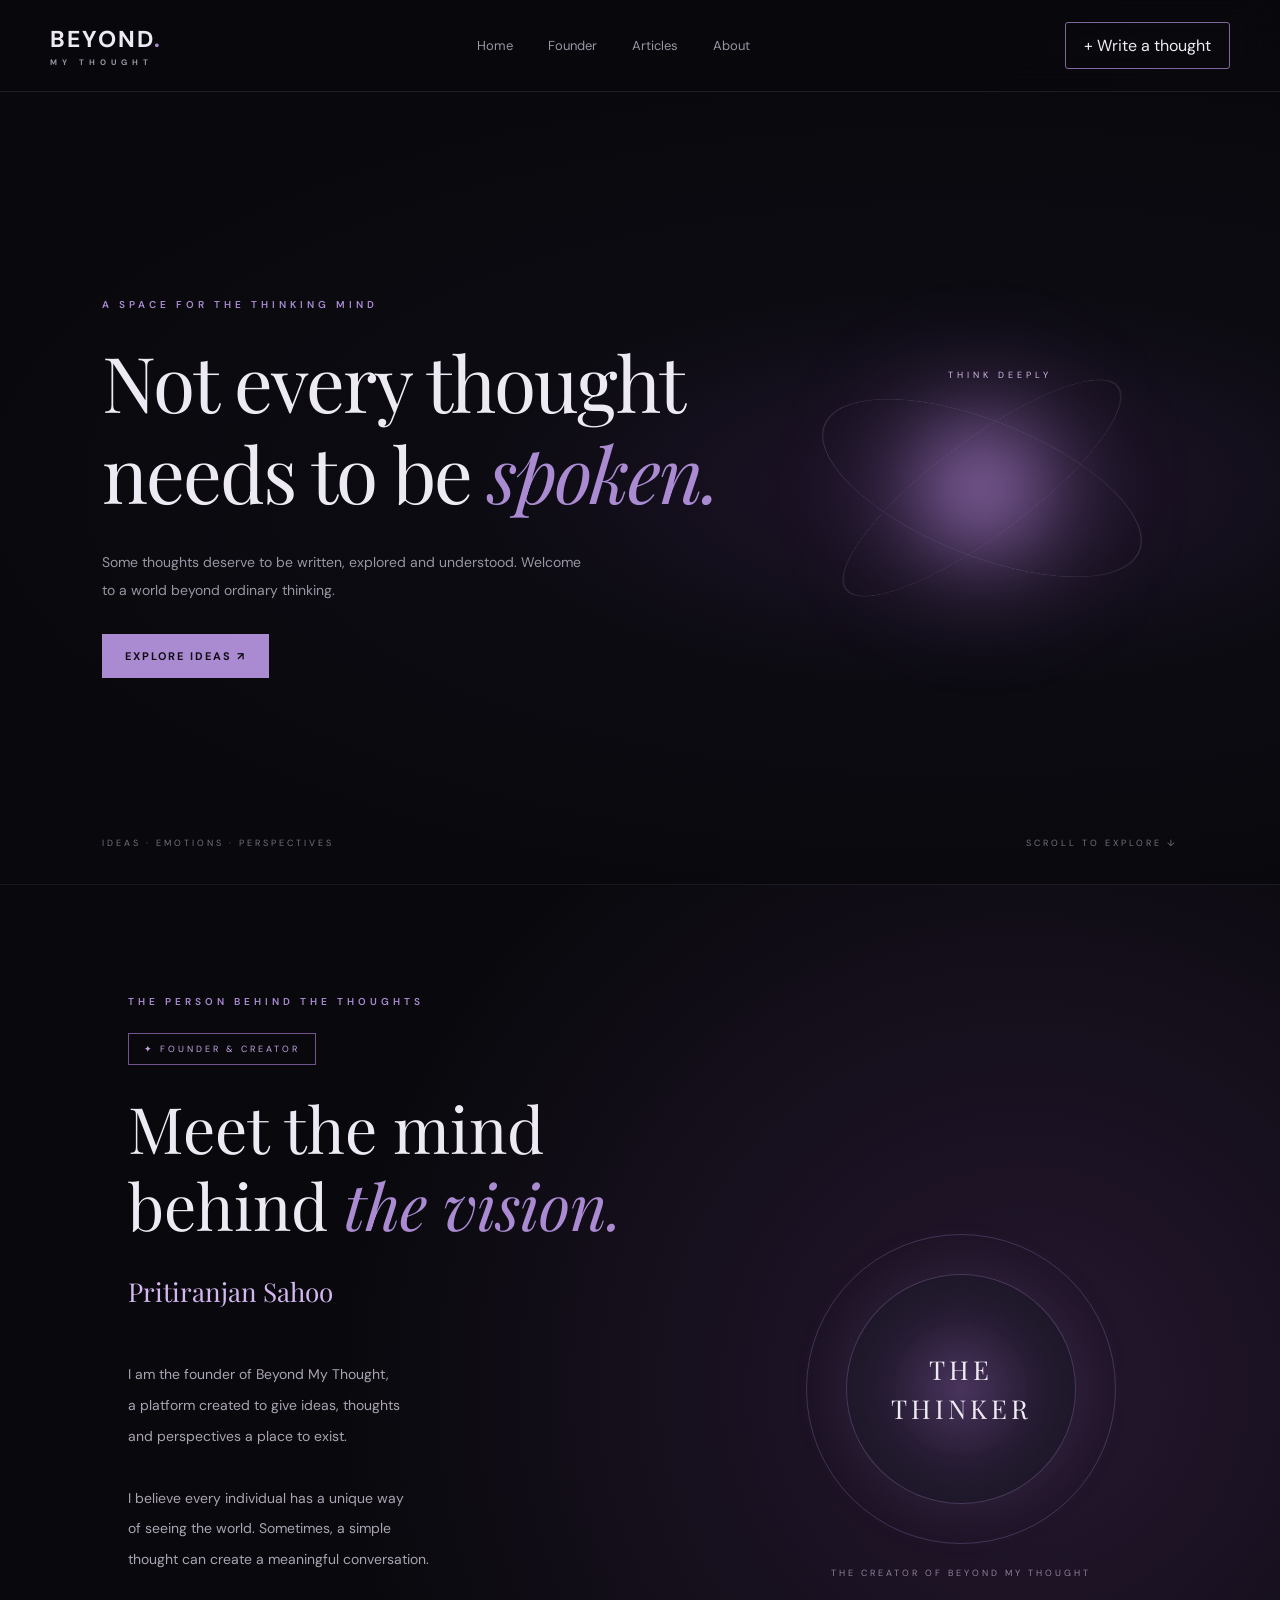
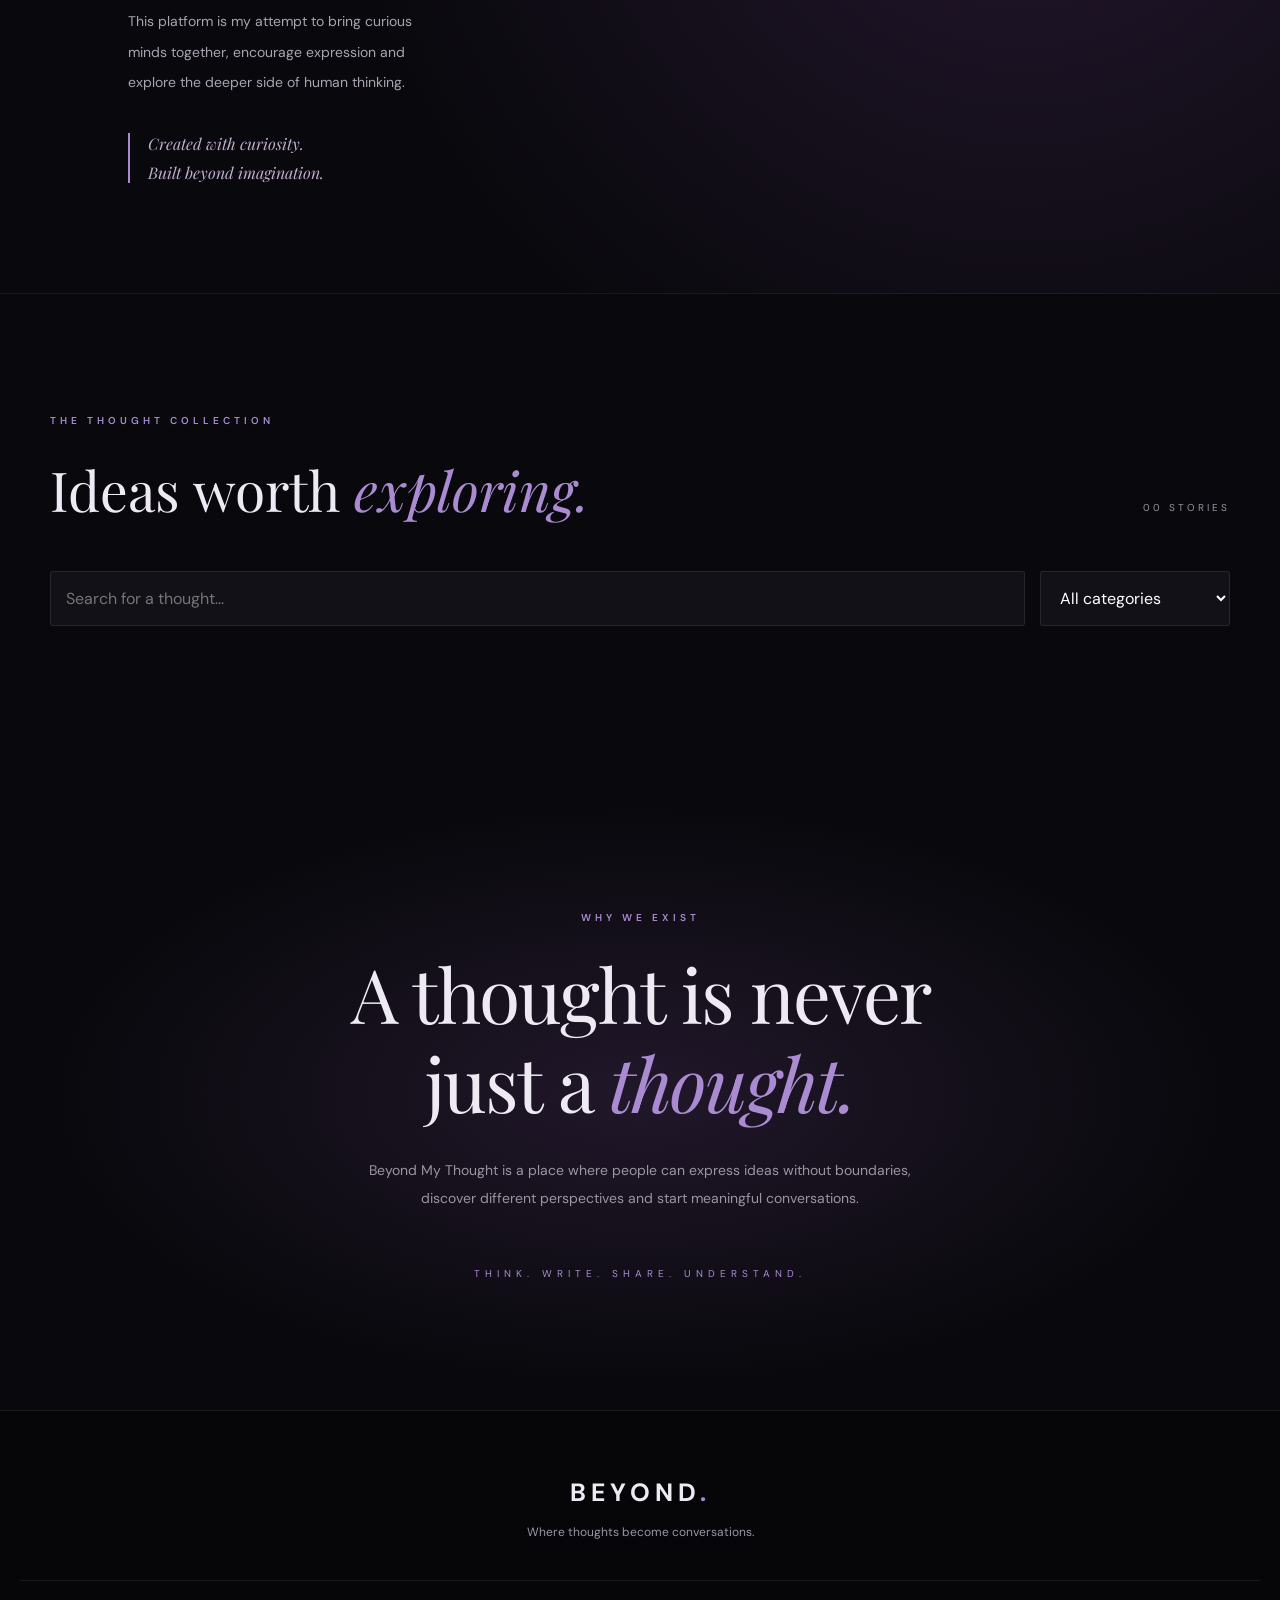
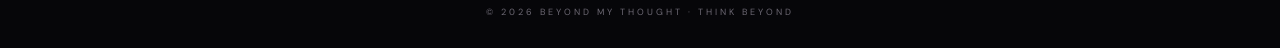
==== index.html @ 86bacdf3 "Add files via upload" ====
<!DOCTYPE html>
<html lang="en">
<head>
    <meta charset="UTF-8">
    <meta name="viewport" content="width=device-width, initial-scale=1.0">

    <title>Beyond My Thought | A World of Ideas</title>

    <link rel="stylesheet" href="style.css">

    <link href="https://fonts.googleapis.com/css2?family=DM+Sans:wght@400;500;600;700&family=Playfair+Display:wght@400;500;600;700&display=swap" rel="stylesheet">
</head>

<body>

    <div class="ambient"></div>

    <header>
        <nav class="navbar">

            <a href="#home" class="logo">
                BEYOND<span>.</span>
                <small>MY THOUGHT</small>
            </a>

            <div class="nav-links">
    <a href="#home">Home</a>
    <a href="#founder">Founder</a>
    <a href="#articles">Articles</a>
    <a href="#about">About</a>
</div>

            <button class="write-btn" id="openWrite">
                + Write a thought
            </button>

        </nav>
    </header>

    <main>

        <!-- HERO -->

        <section class="hero" id="home">

            <div class="hero-content">

                <p class="eyebrow">
                    A SPACE FOR THE THINKING MIND
                </p>

                <h1>
                    Not every thought<br>
                    needs to be <span>spoken.</span>
                </h1>

                <p class="hero-text">
                    Some thoughts deserve to be written,
                    explored and understood.
                    Welcome to a world beyond ordinary thinking.
                </p>

                <a href="#articles" class="explore-btn">
                    EXPLORE IDEAS ↗
                </a>

            </div>

            <div class="hero-art">
                <div class="orbit orbit-one"></div>
                <div class="orbit orbit-two"></div>
                <div class="core"></div>
                <div class="floating-text">THINK DEEPLY</div>
            </div>

            <div class="hero-bottom">
                <span>IDEAS · EMOTIONS · PERSPECTIVES</span>
                <span>SCROLL TO EXPLORE ↓</span>
            </div>

        </section>

<!-- FOUNDER SECTION -->

<section class="founder-section" id="founder">

    <div class="founder-content">

        <p class="eyebrow">THE PERSON BEHIND THE THOUGHTS</p>

        <div class="founder-badge">
            ✦ FOUNDER & CREATOR
        </div>

        <h2>
            Meet the mind<br>
            behind <span>the vision.</span>
        </h2>

        <h3 class="founder-name">
            Pritiranjan Sahoo
        </h3>

        <p class="founder-description">
            I am the founder of Beyond My Thought,
            a platform created to give ideas, thoughts
            and perspectives a place to exist.

            I believe every individual has a unique way
            of seeing the world. Sometimes, a simple
            thought can create a meaningful conversation.

            This platform is my attempt to bring curious
            minds together, encourage expression and
            explore the deeper side of human thinking.
        </p>

        <div class="founder-signature">
            <span>Created with curiosity.</span>
            <span>Built beyond imagination.</span>
        </div>

    </div>

    <div class="founder-visual">

        <div class="founder-circle">
            <span>THE<br>THINKER</span>
        </div>

        <div class="founder-orbit"></div>

        <p class="founder-caption">
            THE CREATOR OF BEYOND MY THOUGHT
        </p>

    </div>

</section>

        <!-- ARTICLES -->

        <section class="articles-section" id="articles">

            <div class="section-heading">

                <div>
                    <p class="eyebrow">THE THOUGHT COLLECTION</p>
                    <h2>Ideas worth <span>exploring.</span></h2>
                </div>

                <p class="article-count" id="articleCount">
                    00 STORIES
                </p>

            </div>

            <div class="toolbar">

                <input
                    type="search"
                    id="searchInput"
                    placeholder="Search for a thought..."
                >

                <select id="categoryFilter">
                    <option value="All">All categories</option>
                    <option value="Psychology">Psychology</option>
                    <option value="Philosophy">Philosophy</option>
                    <option value="Life">Life</option>
                    <option value="Society">Society</option>
                    <option value="Creativity">Creativity</option>
                </select>

            </div>

            <div class="article-grid" id="articleGrid"></div>

            <p class="empty-message" id="emptyMessage">
                No thoughts found. Try another search.
            </p>

        </section>

        <!-- ABOUT -->

        <section class="about-section" id="about">

            <p class="eyebrow">WHY WE EXIST</p>

            <h2>
                A thought is never<br>
                just a <span>thought.</span>
            </h2>

            <p>
                Beyond My Thought is a place where people can
                express ideas without boundaries, discover
                different perspectives and start meaningful
                conversations.
            </p>

            <div class="about-line">
                THINK. WRITE. SHARE. UNDERSTAND.
            </div>

        </section>

        <!-- WRITE ARTICLE MODAL -->

        <div class="modal" id="writeModal">

            <div class="modal-box">

                <button class="close-btn" id="closeWrite">×</button>

                <p class="eyebrow">YOUR VOICE MATTERS</p>

                <h2>Share a thought<span>.</span></h2>

                <form id="articleForm">

                    <input
                        type="text"
                        id="authorName"
                        placeholder="Your name"
                        maxlength="50"
                        required
                    >

                    <input
                        type="text"
                        id="articleTitle"
                        placeholder="Give your thought a title"
                        maxlength="100"
                        required
                    >

                    <select id="articleCategory" required>
                        <option value="">Choose category</option>
                        <option>Psychology</option>
                        <option>Philosophy</option>
                        <option>Life</option>
                        <option>Society</option>
                        <option>Creativity</option>
                    </select>

                    <textarea
                        id="articleContent"
                        placeholder="Write what is on your mind..."
                        minlength="20"
                        maxlength="5000"
                        required
                    ></textarea>

                    <button class="submit-btn" type="submit">
                        PUBLISH YOUR THOUGHT ↗
                    </button>

                </form>

            </div>

        </div>

        <!-- READ ARTICLE MODAL -->

        <div class="modal" id="readModal">

            <div class="modal-box read-box">

                <button class="close-btn" id="closeRead">×</button>

                <p class="eyebrow" id="readCategory"></p>

                <h2 id="readTitle"></h2>

                <p class="read-author" id="readAuthor"></p>

                <div class="read-content" id="readContent"></div>

                <div class="comments-area">

                    <h3>Thoughts from readers</h3>

                    <div id="commentsList"></div>

                    <form id="commentForm">

                        <input
                            type="text"
                            id="commentName"
                            placeholder="Your name"
                            maxlength="50"
                            required
                        >

                        <textarea
                            id="commentText"
                            placeholder="Share your perspective..."
                            maxlength="1000"
                            required
                        ></textarea>

                        <button type="submit" class="submit-btn">
                            POST COMMENT ↗
                        </button>

                    </form>

                </div>

            </div>

        </div>

    </main>

    <footer>

        <h2>BEYOND<span>.</span></h2>

        <p>Where thoughts become conversations.</p>

        <div class="footer-bottom">
            © 2026 BEYOND MY THOUGHT · THINK BEYOND
        </div>

    </footer>

    <script src="script.js"></script>

</body>
</html>
---- style.css ----
* {
    margin: 0;
    padding: 0;
    box-sizing: border-box;
}

:root {
    --bg: #09090d;
    --surface: #111117;
    --surface2: #171720;
    --purple: #aa8bd2;
    --muted: #9995a3;
    --white: #eeeaf3;
    --border: rgba(255,255,255,0.09);
}

html {
    scroll-behavior: smooth;
}

body {
    background: var(--bg);
    color: var(--white);
    font-family: 'DM Sans', sans-serif;
    overflow-x: hidden;
}

button, input, textarea, select {
    font: inherit;
}

button, a {
    -webkit-tap-highlight-color: transparent;
}

a {
    color: inherit;
    text-decoration: none;
}

.ambient {
    position: fixed;
    width: 450px;
    height: 450px;
    border-radius: 50%;
    background: #693d8b;
    filter: blur(180px);
    opacity: 0.10;
    top: 15%;
    right: -200px;
    pointer-events: none;
    z-index: -1;
}

/* NAVIGATION */

header {
    position: sticky;
    top: 0;
    z-index: 100;
    background: rgba(9,9,13,0.85);
    backdrop-filter: blur(20px);
    border-bottom: 1px solid var(--border);
}

.navbar {
    max-width: 1250px;
    margin: auto;
    padding: 22px 35px;
    display: flex;
    justify-content: space-between;
    align-items: center;
}

.logo {
    font-size: 23px;
    font-weight: 700;
    letter-spacing: 2px;
}

.logo span, footer h2 span {
    color: var(--purple);
}

.logo small {
    display: block;
    font-size: 8px;
    letter-spacing: 5px;
    color: var(--muted);
    margin-top: 3px;
}

.nav-links {
    display: flex;
    gap: 35px;
}

.nav-links a {
    color: var(--muted);
    font-size: 13px;
    transition: .3s;
}

.nav-links a:hover {
    color: var(--purple);
}

.write-btn {
    background: transparent;
    color: var(--white);
    border: 1px solid #80659f;
    border-radius: 3px;
    padding: 12px 18px;
    cursor: pointer;
    transition: .3s;
}

.write-btn:hover {
    background: #80659f;
}

/* HERO */

.hero {
    min-height: 690px;
    height: 88vh;
    max-height: 900px;
    padding: 100px max(calc((100% - 1150px)/2), 8%);
    display: flex;
    align-items: center;
    position: relative;
    overflow: hidden;
    background:
        radial-gradient(ellipse at 75% 50%,
        #21152c 0%,
        #0c0b12 35%,
        #09090d 75%);
}

.hero-content {
    position: relative;
    z-index: 3;
    max-width: 720px;
    animation: appear 1.3s ease;
}

.eyebrow {
    font-size: 10px;
    color: var(--purple);
    letter-spacing: 4px;
    margin-bottom: 25px;
    font-weight: 600;
}

.hero h1, .about-section h2 {
    font-family: 'Playfair Display', serif;
    font-size: clamp(45px, 6vw, 83px);
    line-height: 1.18;
    font-weight: 400;
    letter-spacing: -2px;
}

.hero h1 span, .about-section h2 span,
.section-heading h2 span {
    color: var(--purple);
    font-style: italic;
}

.hero-text {
    max-width: 480px;
    color: var(--muted);
    line-height: 2;
    margin: 30px 0;
    font-size: 14px;
}

.explore-btn {
    display: inline-block;
    padding: 15px 23px;
    background: var(--purple);
    color: #100d15;
    font-size: 11px;
    font-weight: 700;
    letter-spacing: 2px;
    transition: .3s;
}

.explore-btn:hover {
    background: white;
    transform: translateY(-4px);
}

/* ABSTRACT MIND ART */

.hero-art {
    position: absolute;
    right: 10%;
    top: 50%;
    width: 340px;
    height: 340px;
    transform: translateY(-50%);
}

.orbit {
    position: absolute;
    inset: 0;
    border: 1px solid #a88ac044;
    border-radius: 50%;
    animation: rotate 25s linear infinite;
}

.orbit-one {
    transform: rotateX(65deg) rotateY(20deg);
}

.orbit-two {
    transform: rotateX(70deg) rotateY(-35deg);
    animation-direction: reverse;
}

.core {
    position: absolute;
    width: 100px;
    height: 100px;
    top: 50%;
    left: 50%;
    transform: translate(-50%,-50%);
    border-radius: 50%;
    background: #a37ac5;
    filter: blur(45px);
    box-shadow: 0 0 100px #a37ac5;
    animation: breathe 4s ease-in-out infinite;
}

.floating-text {
    position: absolute;
    top: 15%;
    left: 40%;
    color: #d3b8e8;
    font-size: 9px;
    letter-spacing: 4px;
    animation: float 5s infinite alternate;
}

.hero-bottom {
    position: absolute;
    bottom: 35px;
    left: 8%;
    right: 8%;
    display: flex;
    justify-content: space-between;
    color: #77717e;
    font-size: 9px;
    letter-spacing: 3px;
}

/* ARTICLES */

.articles-section {
    max-width: 1250px;
    margin: auto;
    padding: 120px 35px;
}

.section-heading {
    display: flex;
    align-items: end;
    justify-content: space-between;
    margin-bottom: 45px;
}

.section-heading h2 {
    font-family: 'Playfair Display', serif;
    font-size: clamp(35px, 5vw, 55px);
    font-weight: 400;
}

.article-count {
    color: var(--muted);
    font-size: 10px;
    letter-spacing: 3px;
    padding-bottom: 12px;
}

.toolbar {
    display: flex;
    gap: 15px;
    margin-bottom: 35px;
}

.toolbar input, .toolbar select {
    background: var(--surface);
    color: white;
    border: 1px solid var(--border);
    padding: 15px;
    outline: none;
    border-radius: 3px;
}

.toolbar input {
    flex: 1;
}

.toolbar select {
    width: 190px;
}

.toolbar option {
    background: var(--surface);
}

.toolbar input:focus, .toolbar select:focus {
    border-color: var(--purple);
}

/* ARTICLE CARDS */

.article-grid {
    display: grid;
    grid-template-columns: repeat(3, 1fr);
    gap: 22px;
}

.article-card {
    padding: 30px;
    min-height: 310px;
    background: linear-gradient(145deg, #15151e, #101016);
    border: 1px solid var(--border);
    display: flex;
    flex-direction: column;
    position: relative;
    overflow: hidden;
    transition: .4s;
    animation: appear .7s ease both;
}

.article-card:hover {
    transform: translateY(-8px);
    border-color: #9171b4;
    background: #191621;
}

.card-category {
    color: var(--purple);
    font-size: 9px;
    letter-spacing: 3px;
    text-transform: uppercase;
}

.article-card h3 {
    font-family: 'Playfair Display', serif;
    font-size: 25px;
    font-weight: 400;
    line-height: 1.4;
    margin: 25px 0 15px;
}

.article-card p {
    font-size: 12px;
    color: var(--muted);
    line-height: 1.9;
}

.card-footer {
    display: flex;
    justify-content: space-between;
    margin-top: auto;
    padding-top: 25px;
    color: #85808e;
    font-size: 10px;
}

.read-link {
    color: var(--purple);
    background: none;
    border: none;
    cursor: pointer;
    letter-spacing: 1px;
}

.empty-message {
    display: none;
    color: var(--muted);
    text-align: center;
    padding: 60px 10px;
}

/* ABOUT */

.about-section {
    padding: 130px 20px;
    text-align: center;
    background:
        radial-gradient(ellipse at center, #21172a, #09090d 65%);
}

.about-section h2 {
    font-size: clamp(40px, 6vw, 75px);
}

.about-section > p:not(.eyebrow) {
    color: var(--muted);
    max-width: 570px;
    margin: 30px auto;
    line-height: 2;
    font-size: 14px;
}

.about-line {
    margin-top: 55px;
    font-size: 10px;
    letter-spacing: 5px;
    color: var(--purple);
}

/* MODALS */

.modal {
    position: fixed;
    inset: 0;
    z-index: 200;
    background: rgba(0,0,0,.88);
    backdrop-filter: blur(12px);
    display: none;
    justify-content: center;
    align-items: center;
    padding: 20px;
}

.modal.active {
    display: flex;
    animation: appear .3s ease;
}

.modal-box {
    width: 100%;
    max-width: 650px;
    max-height: 90vh;
    overflow-y: auto;
    padding: 45px;
    position: relative;
    background: #121119;
    border: 1px solid #403449;
}

.modal-box h2 {
    font-family: 'Playfair Display', serif;
    font-weight: 400;
    font-size: 38px;
    margin-bottom: 30px;
}

.modal-box h2 span {
    color: var(--purple);
}

.close-btn {
    position: absolute;
    right: 20px;
    top: 15px;
    font-size: 30px;
    color: #aaa;
    background: none;
    border: none;
    cursor: pointer;
}

.modal-box form {
    display: flex;
    flex-direction: column;
    gap: 15px;
}

.modal-box input,
.modal-box textarea,
.modal-box select {
    background: #1b1922;
    color: white;
    padding: 16px;
    border: 1px solid var(--border);
    outline: none;
    border-radius: 2px;
    width: 100%;
}

.modal-box input:focus,
.modal-box textarea:focus,
.modal-box select:focus {
    border-color: var(--purple);
}

.modal-box select option {
    background: #1b1922;
}

.modal-box textarea {
    resize: vertical;
    min-height: 150px;
    line-height: 1.8;
}

.submit-btn {
    background: var(--purple);
    color: #100d15;
    border: none;
    padding: 17px;
    cursor: pointer;
    font-size: 11px;
    font-weight: 700;
    letter-spacing: 2px;
    transition: .3s;
}

.submit-btn:hover {
    background: white;
}

/* READ ARTICLE */

.read-box {
    max-width: 750px;
}

.read-box h2 {
    font-size: 42px;
    line-height: 1.3;
}

.read-author {
    color: var(--purple);
    font-size: 12px;
    margin: 15px 0 30px;
}

.read-content {
    color: #c4bdca;
    line-height: 2.2;
    font-size: 15px;
    white-space: pre-wrap;
    overflow-wrap: anywhere;
}

.comments-area {
    border-top: 1px solid var(--border);
    margin-top: 45px;
    padding-top: 30px;
}

.comments-area h3 {
    font-family: 'Playfair Display', serif;
    font-size: 25px;
    font-weight: 400;
    margin-bottom: 25px;
}

.comment {
    border-left: 2px solid #8764a6;
    background: #1a1821;
    padding: 17px;
    margin-bottom: 13px;
}

.comment strong {
    color: var(--purple);
    font-size: 12px;
}

.comment p {
    color: #c0b9c7;
    margin-top: 10px;
    font-size: 13px;
    line-height: 1.8;
    white-space: pre-wrap;
    overflow-wrap: anywhere;
}

.no-comments {
    color: var(--muted);
    font-size: 13px;
    margin-bottom: 25px;
}

/* FOOTER */

footer {
    text-align: center;
    padding: 65px 20px 30px;
    background: #060609;
    border-top: 1px solid var(--border);
}

footer h2 {
    letter-spacing: 5px;
    font-size: 25px;
}

footer p {
    color: var(--muted);
    font-size: 12px;
    margin-top: 15px;
}

.footer-bottom {
    border-top: 1px solid var(--border);
    margin-top: 40px;
    padding-top: 25px;
    color: #6c6873;
    font-size: 9px;
    letter-spacing: 3px;
}

/* ANIMATIONS */

@keyframes appear {
    from {
        opacity: 0;
        transform: translateY(25px);
    }
    to {
        opacity: 1;
        transform: translateY(0);
    }
}

@keyframes rotate {
    to {
        rotate: 360deg;
    }
}

@keyframes breathe {
    50% {
        transform: translate(-50%,-50%) scale(1.5);
        opacity: .6;
    }
}

@keyframes float {
    to {
        transform: translateY(25px);
    }
}

/* MOBILE */

@media(max-width: 850px) {

    .hero-art {
        right: -100px;
        opacity: .45;
    }

    .article-grid {
        grid-template-columns: repeat(2, 1fr);
    }

    .nav-links {
        gap: 15px;
    }
}

@media(max-width: 600px) {

    .navbar {
        padding: 17px;
        flex-wrap: wrap;
        gap: 15px;
    }

    .logo {
        font-size: 18px;
    }

    .nav-links {
        order: 3;
        width: 100%;
        justify-content: center;
    }

    .write-btn {
        font-size: 11px;
        padding: 10px;
    }

    .hero {
        min-height: 650px;
        height: 85vh;
        padding: 80px 25px;
    }

    .hero h1 {
        font-size: 48px;
    }

    .hero-art {
        width: 250px;
        height: 250px;
        right: -130px;
    }

    .hero-bottom {
        font-size: 7px;
        letter-spacing: 1px;
    }

    .articles-section {
        padding: 80px 20px;
    }

    .section-heading {
        align-items: start;
        flex-direction: column;
        gap: 15px;
    }

    .toolbar {
        flex-direction: column;
    }

    .toolbar select {
        width: 100%;
    }

    .article-grid {
        grid-template-columns: 1fr;
    }

    .modal-box {
        padding: 35px 20px;
    }

    .modal-box h2 {
        font-size: 30px;
    }

    .read-box h2 {
        font-size: 32px;
    }
}

/* FOUNDER SECTION */

.founder-section {
    min-height: 650px;
    padding: 110px 10%;
    display: grid;
    grid-template-columns: 1.2fr 0.8fr;
    align-items: center;
    gap: 70px;

    background:
        radial-gradient(
            circle at 80% 50%,
            #25172f,
            #09090d 60%
        );

    border-top: 1px solid rgba(255,255,255,0.06);
    border-bottom: 1px solid rgba(255,255,255,0.06);
}

.founder-content {
    max-width: 620px;
}

.founder-badge {
    display: inline-block;
    color: #c4a6e3;
    border: 1px solid #72538d;
    padding: 9px 15px;
    font-size: 9px;
    letter-spacing: 3px;
    margin-bottom: 25px;
}

.founder-section h2 {
    font-family: 'Playfair Display', serif;
    font-size: clamp(40px, 5vw, 65px);
    font-weight: 400;
    line-height: 1.2;
}

.founder-section h2 span {
    color: #aa8bd2;
    font-style: italic;
}

.founder-name {
    font-family: 'Playfair Display', serif;
    font-size: 26px;
    font-weight: 400;
    color: #d4b7ef;
    margin-top: 30px;
}

.founder-description {
    color: #aaa3b2;
    font-size: 14px;
    line-height: 2.2;
    white-space: pre-line;
    margin-top: 20px;
}

.founder-signature {
    border-left: 2px solid #aa8bd2;
    padding-left: 18px;
    margin-top: 35px;
    display: flex;
    flex-direction: column;
    gap: 8px;
    color: #c0aecf;
    font-family: 'Playfair Display', serif;
    font-style: italic;
}

.founder-visual {
    height: 380px;
    display: flex;
    align-items: center;
    justify-content: center;
    position: relative;
}

.founder-circle {
    width: 230px;
    height: 230px;
    border-radius: 50%;
    display: flex;
    align-items: center;
    justify-content: center;

    background:
        radial-gradient(circle, #49345d, #15101e 70%);

    border: 1px solid #aa8bd255;

    box-shadow:
        0 0 60px #aa8bd222,
        inset 0 0 50px #aa8bd222;

    animation: founderPulse 5s infinite alternate;
}

.founder-circle span {
    font-family: 'Playfair Display', serif;
    font-size: 26px;
    text-align: center;
    line-height: 1.5;
    letter-spacing: 4px;
}

.founder-orbit {
    position: absolute;
    width: 310px;
    height: 310px;
    border: 1px solid #aa8bd244;
    border-radius: 50%;
    animation: founderRotate 20s linear infinite;
}

.founder-caption {
    position: absolute;
    bottom: 0;
    color: #8e829a;
    font-size: 9px;
    letter-spacing: 3px;
    text-align: center;
}

@keyframes founderPulse {
    from {
        transform: scale(0.95);
    }
    to {
        transform: scale(1.06);
    }
}

@keyframes founderRotate {
    to {
        transform: rotate(360deg);
    }
}

@media(max-width: 768px) {

    .founder-section {
        grid-template-columns: 1fr;
        padding: 85px 25px;
        gap: 40px;
    }

    .founder-visual {
        height: 350px;
    }
}
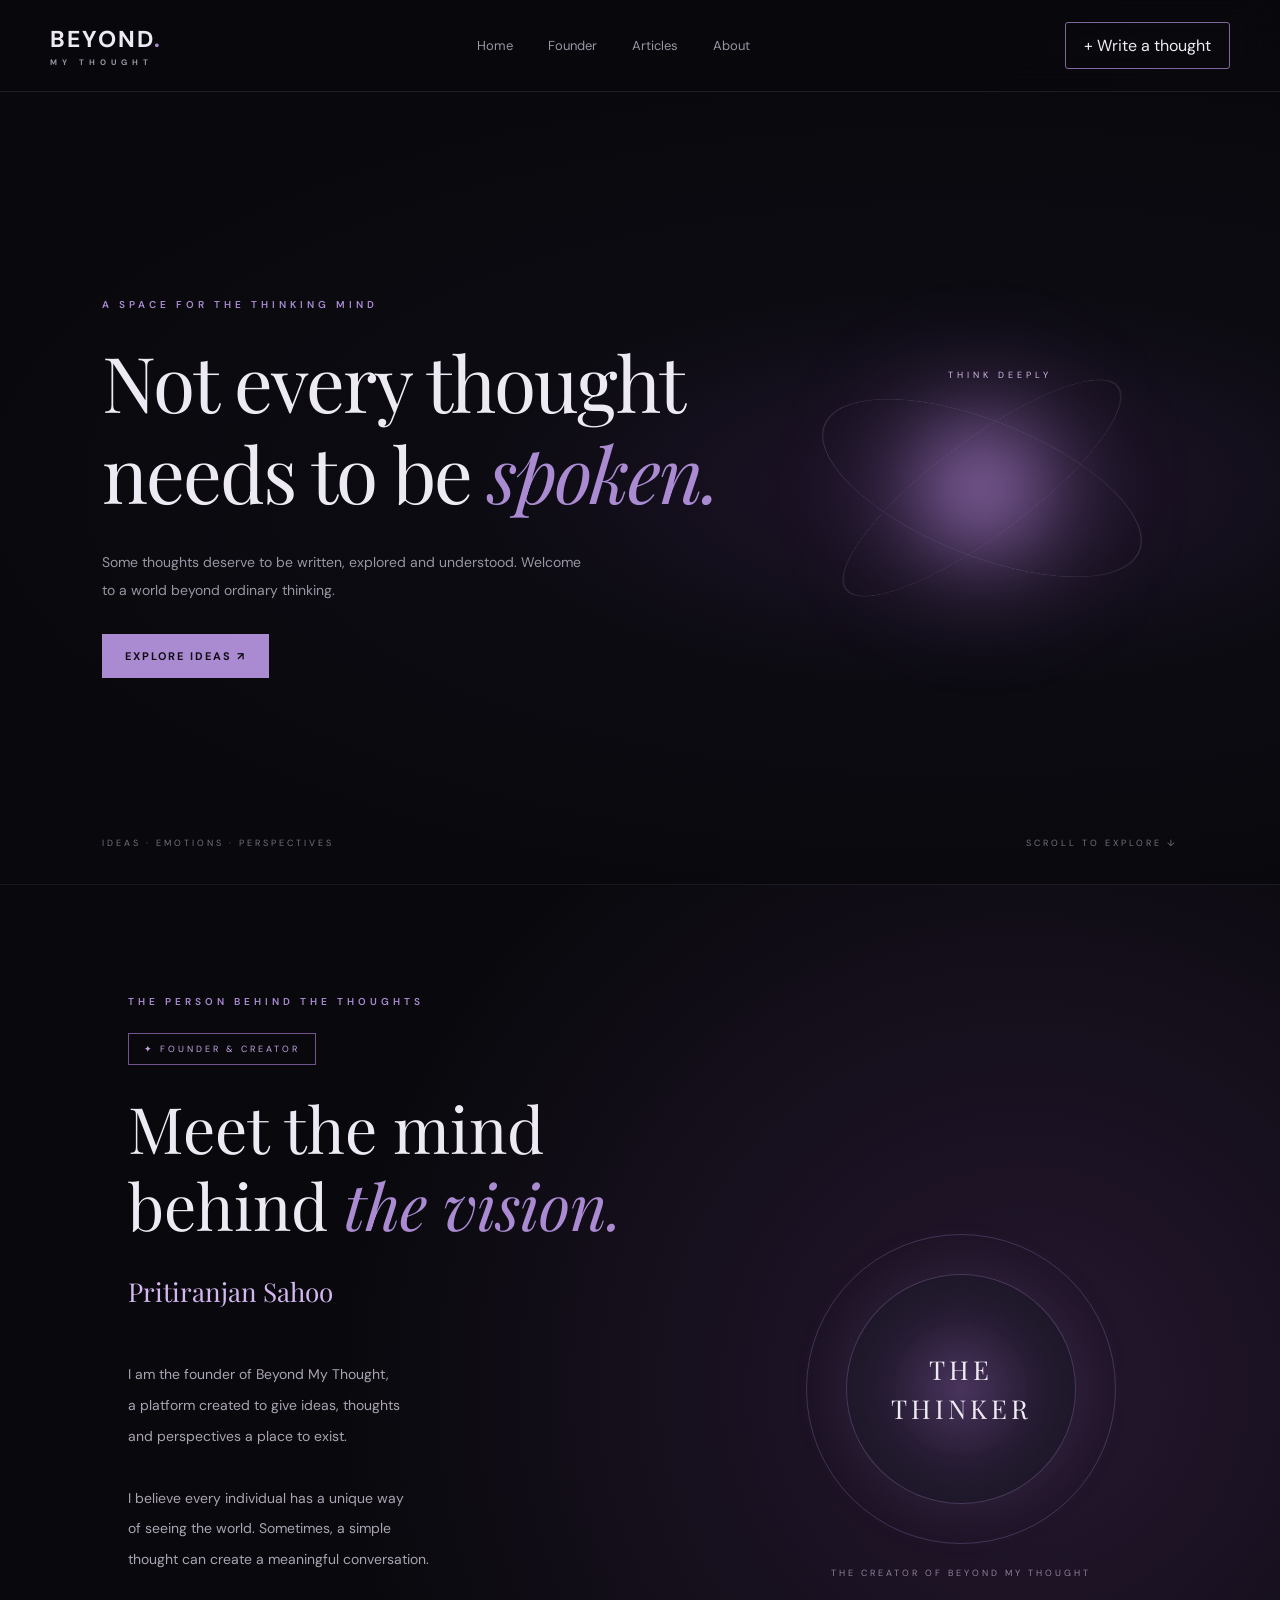
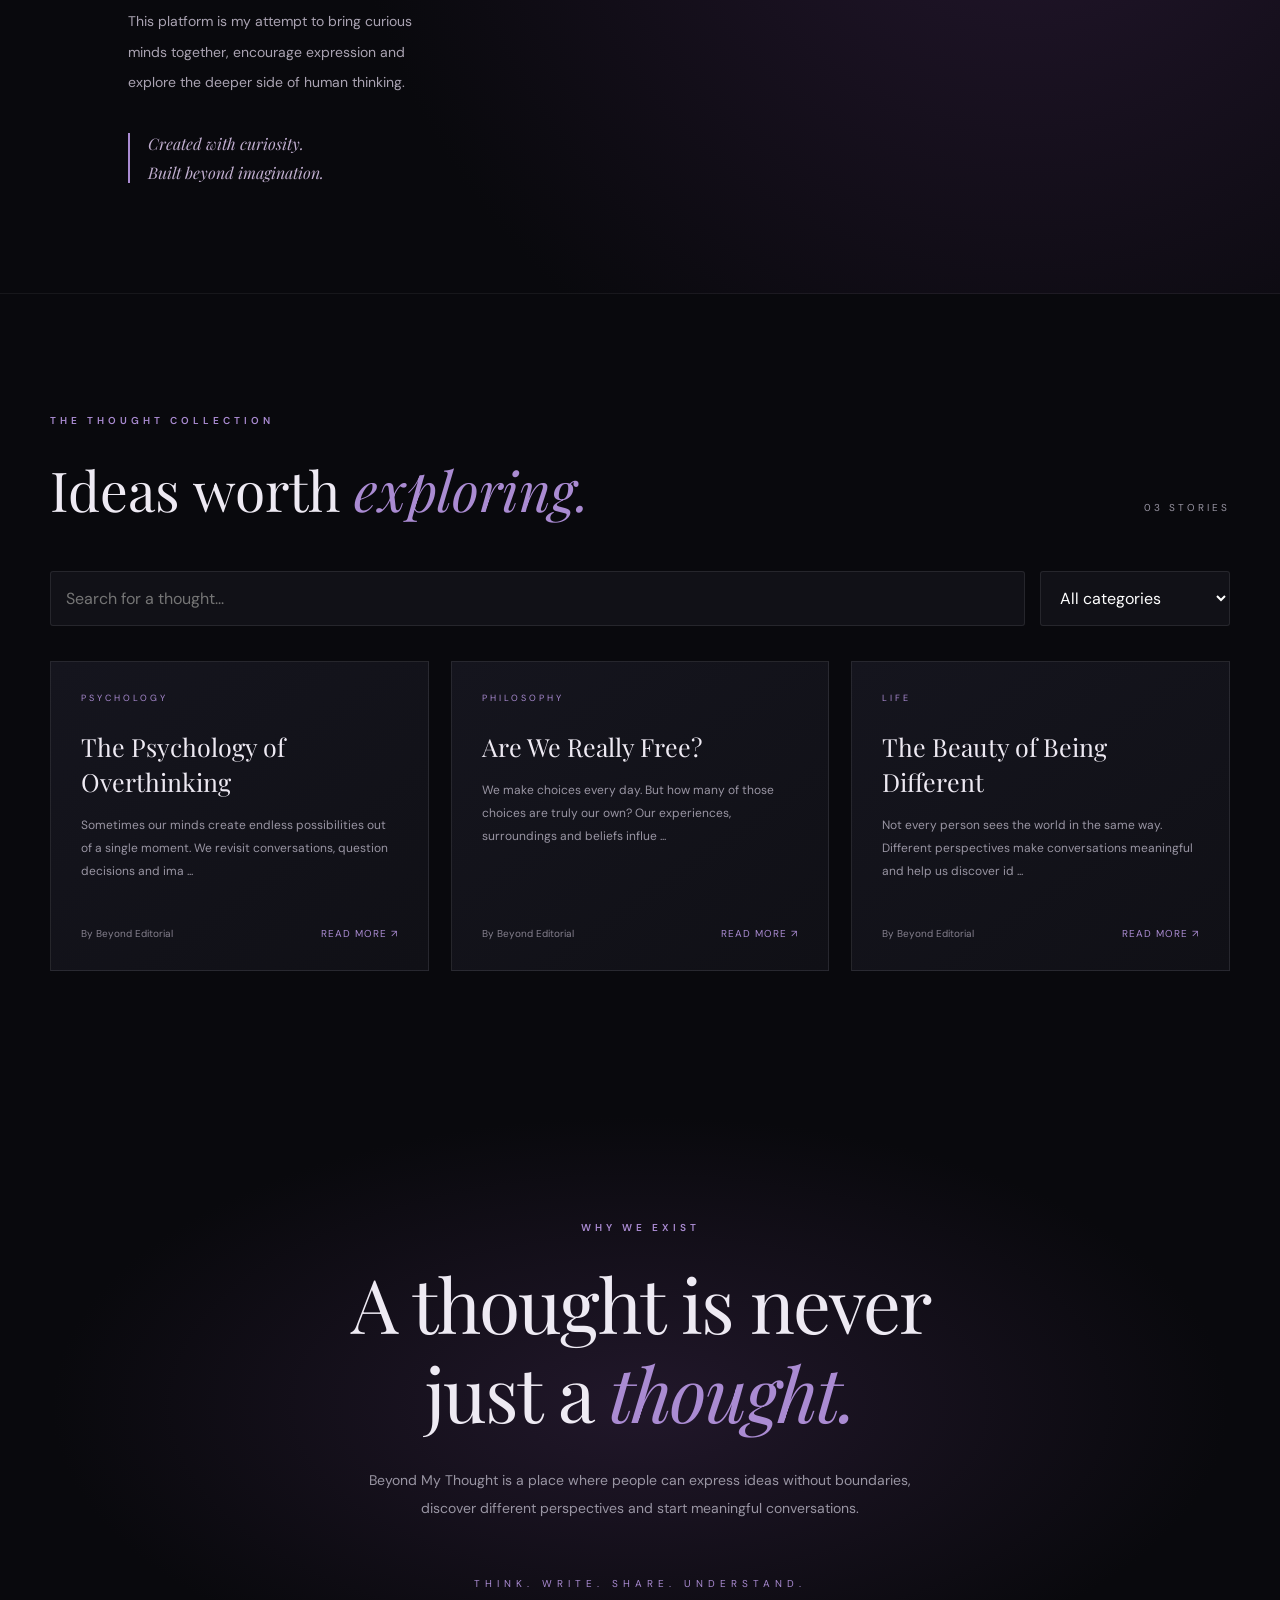
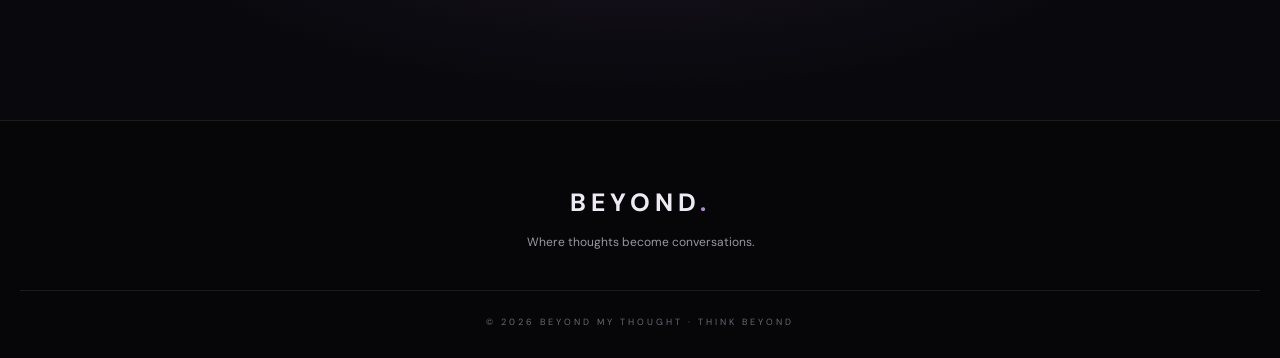
==== commit 707beaed: "Article Update index.html" ====
--- a/index.html
+++ b/index.html
@@ -165,13 +165,14 @@
                 >
 
                 <select id="categoryFilter">
-                    <option value="All">All categories</option>
-                    <option value="Psychology">Psychology</option>
-                    <option value="Philosophy">Philosophy</option>
-                    <option value="Life">Life</option>
-                    <option value="Society">Society</option>
-                    <option value="Creativity">Creativity</option>
-                </select>
+    <option value="All">All categories</option>
+    <option value="Psychology">Psychology</option>
+    <option value="Philosophy">Philosophy</option>
+    <option value="Life">Life</option>
+    <option value="Society">Society</option>
+    <option value="Creativity">Creativity</option>
+    <option value="Personal">Personal</option>
+</select>
 
             </div>
 
